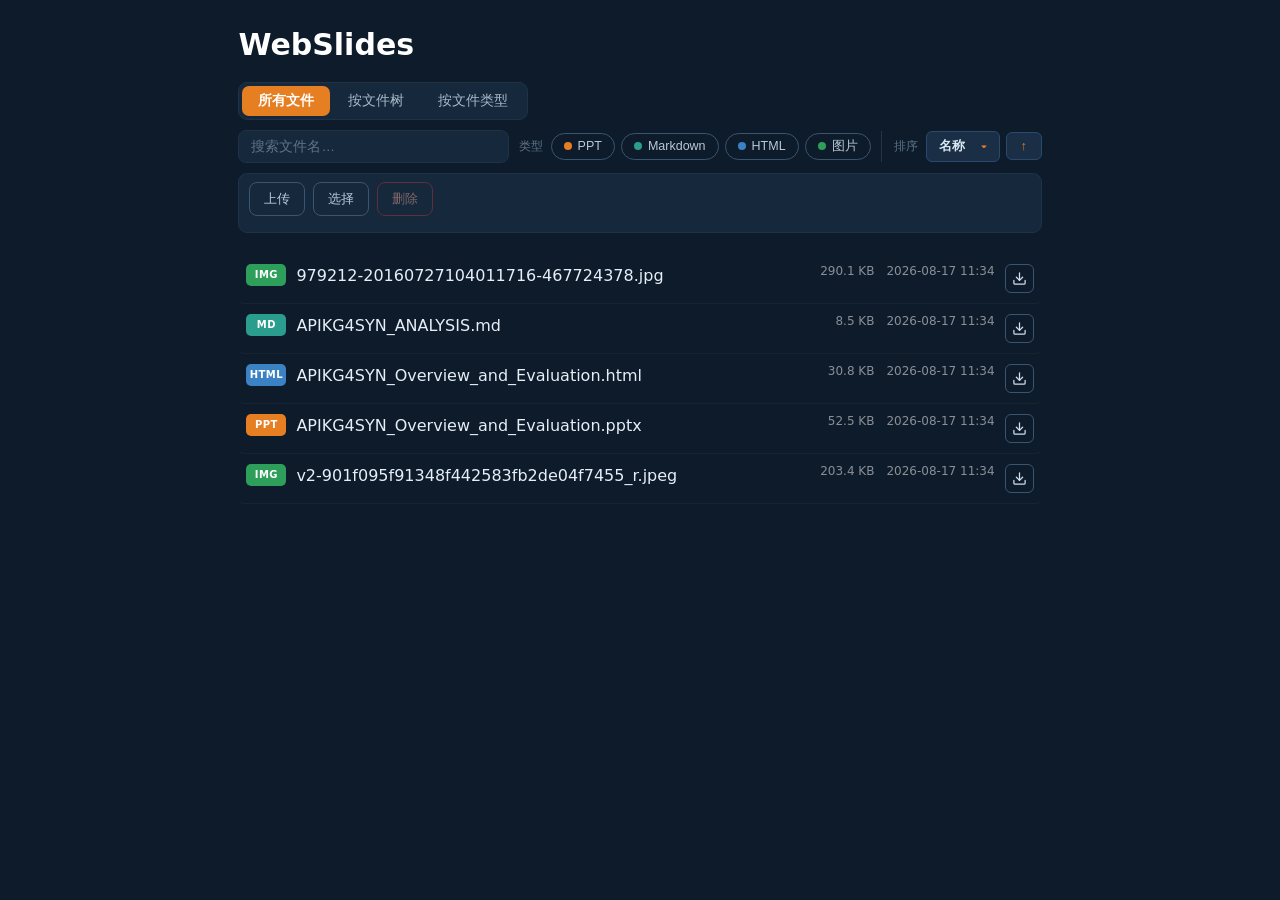
==== docs/app/index.html @ 5efa5154 "style: differentiate type-filter chips (colored pills) vs sort dropdown (boxed select+arrow)" ====
<!DOCTYPE html>
<html lang="zh-CN">
<head>
<meta charset="UTF-8">
<meta name="viewport" content="width=device-width, initial-scale=1.0">
<meta http-equiv="Cache-Control" content="no-cache">
<title>WebSlides</title>
<link rel="stylesheet" href="./assets/ws-style.css?v=c97c3dbe01">
</head>
<body>
<main class="ws-index">
  <header>
    <h1>WebSlides</h1>
  </header>

  <div class="ws-bar">
    <div class="ws-views" id="wsViews" role="tablist">
      <button class="ws-view active" data-view="all">所有文件</button>
      <button class="ws-view" data-view="tree">按文件树</button>
      <button class="ws-view" data-view="type">按文件类型</button>
    </div>

    <div class="ws-controls">
      <input class="ws-search" id="wsSearch" type="search" placeholder="搜索文件名…" autocomplete="off">

      <span class="ws-fgroup">
        <span class="ws-label">类型</span>
        <div class="ws-chips" id="wsChips"></div>
      </span>

      <span class="ws-fgroup">
        <span class="ws-label">排序</span>
        <div class="ws-sort">
          <button class="ws-sort-type" id="wsSortBtn" data-sort="name">名称 <span class="ws-caret">▾</span></button>
          <button class="ws-order" id="wsDir" title="切换升/降序">↑</button>
        </div>
      </span>
    </div>

    <div class="ws-admin" id="wsAdmin" hidden>
      <a class="ws-admin-btn" id="wsUploadBtn" href="./upload.html">上传</a>
      <button class="ws-admin-btn" id="wsSelBtn">选择</button>
      <button class="ws-admin-btn" id="wsSelAll" hidden>全选</button>
      <button class="ws-admin-btn danger" id="wsDelBtn" disabled>删除</button>
      <span class="ws-admin-count" id="wsAdminCount"></span>
      <span class="ws-admin-hint" id="wsAdminHint"></span>
    </div>
  </div>

  <div class="ws-treeroot" id="wsContent"></div>
  <p class="ws-empty" id="wsEmpty" hidden>没有匹配的文件。</p>
</main>

<script src="./assets/ws-index.js?v=c97c3dbe01"></script>
</body>
</html>
---- docs/app/assets/ws-style.css ----
:root {
  --navy: #102a43;
  --navy-2: #1c3a5f;
  --orange: #e67e22;
  --light: #f4f6f8;
  --dark: #333;
  --gray: #8a8f96;
  --bg: #0d1b2a;
  --line: #dfe5ec;
}

* {
  box-sizing: border-box;
  margin: 0;
  padding: 0;
}

html,
body {
  height: 100%;
}

body {
  font-family: "PingFang SC", "Hiragino Sans GB", "Microsoft YaHei", system-ui, sans-serif;
  color: var(--dark);
  background: var(--bg);
}

a {
  color: var(--orange);
  text-decoration: none;
}

a:hover {
  text-decoration: underline;
}

/* ============================== 首页 ============================== */
.ws-index {
  min-height: 100%;
  padding: 3vh max(3vw, 20px) 5vh;
  max-width: 880px;
  margin: 0 auto;
}

.ws-index header h1 {
  color: #fff;
  font-size: clamp(22px, 3.6vh, 30px);
}

.ws-treeroot {
  margin-top: 2.4vh;
}

.ws-tree {
  list-style: none;
}

.ws-tree li {
  margin: 0;
}

.ws-dir-node > .ws-dir {
  border-bottom: 1px solid rgba(255, 255, 255, 0.06);
}

.ws-dir,
.ws-file {
  display: flex;
  align-items: center;
  gap: 10px;
  padding: 10px 8px;
  border-radius: 6px;
  margin-left: calc(var(--depth, 0) * 22px);
}

.ws-dir {
  cursor: pointer;
  color: #dbe7f3;
  font-weight: 600;
  border-radius: 6px;
  user-select: none;
}

.ws-dir:hover {
  background: rgba(255, 255, 255, 0.05);
}

.ws-file {
  color: #e6eef7;
  align-items: flex-start;
  border-bottom: 1px solid rgba(255, 255, 255, 0.04);
}

.ws-chev {
  color: var(--orange);
  font-size: 12px;
  width: 12px;
  text-align: center;
  transition: transform 0.15s ease;
  flex: 0 0 auto;
}

.ws-dir.open .ws-chev {
  transform: rotate(90deg);
}

.ws-ico {
  width: 24px;
  display: inline-flex;
  align-items: center;
  justify-content: center;
  flex: 0 0 auto;
}

.ws-folder {
  color: #e9b44c;
  display: inline-flex;
  margin-top: 1px;
}

.ws-badge {
  display: inline-flex;
  align-items: center;
  justify-content: center;
  width: 40px;
  height: 22px;
  padding: 0;
  border-radius: 5px;
  color: #fff;
  font-size: 10px;
  font-weight: 700;
  letter-spacing: 0.04em;
  line-height: 1;
  flex: 0 0 auto;
  user-select: none;
}

.ws-name {
  flex: 1 1 auto;
  min-width: 0;
  white-space: normal;
  word-break: break-all;
  overflow-wrap: anywhere;
  line-height: 1.45;
}

.ws-name.ws-name-dir {
  color: #dbe7f3;
}

.ws-name-link {
  color: inherit;
  text-decoration: none;
  cursor: pointer;
}

.ws-name-link:hover {
  color: var(--orange);
  text-decoration: underline;
}

.ws-meta {
  color: var(--gray);
  font-size: 12px;
  white-space: nowrap;
  display: flex;
  gap: 12px;
  flex: 0 0 auto;
}

.ws-acts {
  display: flex;
  gap: 8px;
  flex: 0 0 auto;
  margin-left: auto;
}

.ws-link {
  padding: 4px 12px;
  border-radius: 6px;
  font-size: 12.5px;
  text-decoration: none;
  border: 1px solid transparent;
  transition: background 0.15s ease, border-color 0.15s ease, color 0.15s ease;
}

.ws-link:hover {
  text-decoration: none;
}

.ws-link.preview {
  background: var(--orange);
  color: #fff;
}

.ws-link.preview:hover {
  background: #cf6d16;
}

.ws-link.dl {
  border-color: #3a5572;
  color: #cfe0f0;
}

.ws-link.dl:hover {
  border-color: var(--orange);
  color: var(--orange);
  background: rgba(230, 126, 34, 0.08);
}

.ws-link.icon {
  padding: 6px;
  line-height: 0;
}

.ws-link.icon svg {
  display: block;
  width: 15px;
  height: 15px;
}

.ws-kids {
  display: none;
}

.ws-dir.open + .ws-kids {
  display: block;
}

.ws-empty {
  color: #8a8f96;
  font-size: 13px;
  margin-top: 16px;
  line-height: 1.6;
}

@media (max-width: 640px) {
  .ws-file {
    flex-wrap: wrap;
  }

  .ws-name-link {
    flex: 1 1 0%;
    min-width: 0;
  }

  .ws-acts {
    order: 2;
  }

  .ws-meta {
    display: flex;
    order: 3;
    flex-basis: 100%;
    margin-left: calc(40px + 10px);
    margin-top: -4px;
  }
}

/* ============================== 查看器 ============================== */
.ws-viewer {
  width: 100%;
  height: 100%;
}

.ws-fullscreen-root {
  position: fixed;
  inset: 0;
  display: flex;
  flex-direction: column;
}

.ws-toolbar {
  flex: 0 0 auto;
  display: flex;
  align-items: center;
  gap: 12px;
  padding: 10px 16px;
  background: var(--navy);
  color: #fff;
}

.ws-toolbar .home {
  color: #a8b8c8;
  font-size: 13px;
  white-space: nowrap;
}

.ws-toolbar .home:hover {
  color: var(--orange);
  text-decoration: none;
}

.ws-toolbar .title {
  flex: 1 1 auto;
  min-width: 0;
  font-size: 15px;
  font-weight: 600;
  white-space: nowrap;
  overflow: hidden;
  text-overflow: ellipsis;
}

.ws-toolbar .actions {
  flex: 0 0 auto;
  display: flex;
  align-items: center;
  gap: 8px;
}

.ws-toolbar .nav-btn {
  width: 34px;
  height: 34px;
  border-radius: 6px;
  background: #1c3a5f;
  border: 1px solid #2a4a6d;
  color: #fff;
  font-size: 18px;
  line-height: 1;
  cursor: pointer;
}

.ws-toolbar .nav-btn:hover {
  background: var(--orange);
  border-color: var(--orange);
}

.ws-counter {
  font-size: 13px;
  color: #a8b8c8;
  min-width: 62px;
  text-align: center;
  font-variant-numeric: tabular-nums;
}

.ws-btn {
  display: inline-flex;
  align-items: center;
  justify-content: center;
  gap: 6px;
  border: 1px solid transparent;
  cursor: pointer;
  text-decoration: none;
}

.ws-toolbar .ws-btn {
  height: 34px;
  padding: 0 12px;
  font-size: 13px;
  color: #fff;
  background: #1c3a5f;
  border-color: #2a4a6d;
}

.ws-toolbar .ws-btn:hover {
  background: var(--orange);
  border-color: var(--orange);
  text-decoration: none;
}

.ws-stage {
  flex: 1 1 auto;
  position: relative;
  overflow: hidden;
  background: var(--bg);
  background-image: radial-gradient(circle at 50% 40%, #17293e 0%, #0d1b2a 70%);
}

.ws-frame {
  position: absolute;
  left: 50%;
  top: 50%;
  visibility: hidden;
  opacity: 0;
  transform: translate(-50%, -50%) scale(0.96);
  transition: opacity 0.25s ease;
}

.ws-frame.active {
  visibility: visible;
  opacity: 1;
}

.ws-frame .slide {
  margin: 0 !important;
  border: 0 !important;
  border-radius: 0 !important;
  box-shadow: 0 10px 40px rgba(0, 0, 0, 0.45);
}

.ws-warn {
  position: absolute;
  left: 50%;
  bottom: 14px;
  transform: translateX(-50%);
  max-width: min(640px, 92%);
  background: rgba(179, 58, 58, 0.95);
  color: #fff;
  font-size: 13px;
  padding: 9px 14px;
  border-radius: 8px;
  display: flex;
  align-items: center;
  gap: 10px;
  z-index: 5;
}

.ws-warn a {
  color: #ffd9a0;
  font-weight: 600;
  white-space: nowrap;
}

.ws-warn a:hover {
  text-decoration: underline;
}

.ws-warn .ico {
  width: 20px;
  height: 20px;
  border-radius: 50%;
  background: #fff;
  color: #b33a3a;
  font-weight: 800;
  display: inline-flex;
  align-items: center;
  justify-content: center;
  flex: 0 0 auto;
}

/* 缩略图导航栏 */
.ws-rail-wrap {
  position: fixed;
  left: 0;
  right: 0;
  bottom: 0;
  background: rgba(10, 20, 34, 0.96);
  border-top: 1px solid rgba(255, 255, 255, 0.08);
  overflow-x: auto;
  overflow-y: hidden;
  padding: 10px;
  z-index: 20;
  scrollbar-width: thin;
}

.ws-rail {
  display: flex;
  gap: 10px;
  width: max-content;
  margin: 0 auto;
}

.ws-thumb {
  position: relative;
  flex: 0 0 auto;
  border: 2px solid transparent;
  border-radius: 6px;
  cursor: pointer;
  overflow: hidden;
  background: #12202f;
  transition: border-color 0.15s ease, transform 0.15s ease;
}

.ws-thumb:hover {
  border-color: #3a5572;
  transform: translateY(-2px);
}

.ws-thumb.active {
  border-color: var(--orange);
}

.ws-thumb .inner {
  position: relative;
  transform-origin: 0 0;
  pointer-events: none;
}

.ws-thumb .num {
  position: absolute;
  right: 4px;
  bottom: 4px;
  background: rgba(10, 20, 34, 0.85);
  color: #fff;
  font-size: 11px;
  padding: 2px 7px;
  border-radius: 10px;
  z-index: 2;
}

.ws-thumb .warn-badge {
  position: absolute;
  left: 4px;
  top: 4px;
  width: 18px;
  height: 18px;
  border-radius: 50%;
  background: #e0553c;
  color: #fff;
  font-size: 11px;
  font-weight: 800;
  display: flex;
  align-items: center;
  justify-content: center;
  z-index: 2;
}

.ws-thumb:hover .inner {
  filter: none;
}

.ws-render-root {
  position: fixed;
  width: 0;
  height: 0;
  overflow: hidden;
  visibility: hidden;
}

/* 加载 / 错误遮罩 */
.ws-overlay {
  position: fixed;
  inset: 0;
  background: var(--bg);
  z-index: 50;
  display: flex;
  flex-direction: column;
  align-items: center;
  justify-content: center;
  gap: 18px;
}

.ws-overlay.error .loader {
  display: none;
}

.ws-spinner {
  width: 44px;
  height: 44px;
  border: 4px solid #1e3248;
  border-top-color: var(--orange);
  border-radius: 50%;
  animation: ws-spin 0.9s linear infinite;
}

@keyframes ws-spin {
  to {
    transform: rotate(360deg);
  }
}

.ws-overlay .msg {
  color: #cfe0f0;
  font-size: 15px;
  max-width: 70%;
  text-align: center;
  line-height: 1.6;
  word-break: break-all;
}

.ws-overlay.error .msg {
  color: #ffb4a0;
}

.ws-overlay .hint {
  color: var(--gray);
  font-size: 13px;
  margin-top: 4px;
}

@media (max-width: 720px) {
  .ws-toolbar {
    padding: 8px 10px;
    gap: 8px;
  }

  .ws-toolbar .title {
    font-size: 13px;
  }

  .ws-toolbar .ws-btn span.txt {
    display: none;
  }
}
/* ============================== Markdown 预览 ============================== */
.md-content {
  flex: 1 1 auto;
  overflow-y: auto;
  overflow-x: hidden;
  background: #fff;
  color: #24292f;
  font-size: 15px;
  line-height: 1.7;
  padding: 4vh max(3vw, 20px) 9vh;
}

.md-wrap {
  max-width: 960px;
  margin: 0 auto;
}

.md-content h1, .md-content h2, .md-content h3, .md-content h4, .md-content h5, .md-content h6 {
  color: var(--navy);
  margin: 1.6em 0 0.6em;
  line-height: 1.3;
}

.md-content h1 { font-size: 1.9em; border-bottom: 1px solid var(--line); padding-bottom: .3em; }
.md-content h2 { font-size: 1.5em; border-bottom: 1px solid var(--line); padding-bottom: .3em; }
.md-content h3 { font-size: 1.25em; }
.md-content h4 { font-size: 1.05em; }

.md-content .md-anchor {
  color: var(--gray);
  font-weight: 400;
  opacity: 0;
  margin-left: 6px;
  text-decoration: none;
}

.md-content h1:hover .md-anchor, .md-content h2:hover .md-anchor,
.md-content h3:hover .md-anchor, .md-content h4:hover .md-anchor {
  opacity: 1;
}

.md-content p, .md-content ul, .md-content ol, .md-content blockquote, .md-content table, .md-content pre, .md-content hr {
  margin: 0.9em 0;
}

.md-content ul, .md-content ol { padding-left: 1.6em; }
.md-content li { margin: 0.3em 0; }
.md-content li input[type="checkbox"] { margin-right: 6px; }
.md-content ul.contains-task-list, .md-content li.task-list-item { list-style: none; }
.md-content ul.contains-task-list { padding-left: 0; }

.md-content a { color: var(--orange); }
.md-content a:hover { text-decoration: underline; }

.md-content blockquote {
  color: #57606a;
  border-left: 4px solid var(--line);
  padding: 0.2em 1em;
  background: var(--light);
  border-radius: 0 6px 6px 0;
}

.md-content code {
  font-family: "SFMono-Regular", Consolas, "Liberation Mono", Menlo, monospace;
  font-size: 0.9em;
  background: #f0f2f5;
  padding: 2px 6px;
  border-radius: 4px;
}

.md-content pre {
  background: #f6f8fa;
  border: 1px solid var(--line);
  border-radius: 8px;
  padding: 14px 16px;
  overflow-x: auto;
  line-height: 1.55;
}

.md-content pre code {
  background: none;
  padding: 0;
  font-size: 13.5px;
}

.md-content pre code .hljs { background: none; padding: 0; }

.md-content img {
  max-width: 100%;
  border-radius: 6px;
}

.md-content table {
  border-collapse: collapse;
  width: 100%;
  display: block;
  overflow-x: auto;
}

.md-content th, .md-content td {
  border: 1px solid var(--line);
  padding: 7px 12px;
  text-align: left;
}

.md-content thead th { background: var(--light); color: var(--navy); }
.md-content tbody tr:nth-child(even) { background: var(--light); }

.md-content hr { border: none; border-top: 1px solid var(--line); }

.md-content iframe {
  max-width: 100%;
  border: none;
  border-radius: 8px;
}

/* ============================== 首页：视图切换与控制栏 ============================== */
.ws-bar {
  margin-top: 2.2vh;
  margin-bottom: 1.4vh;
  display: flex;
  flex-direction: column;
  gap: 10px;
}

.ws-views {
  display: inline-flex;
  background: #16283c;
  border: 1px solid #1e3248;
  border-radius: 9px;
  padding: 3px;
  gap: 2px;
  align-self: flex-start;
}

.ws-view {
  border: none;
  background: none;
  color: #a8b8c8;
  font-size: 13.5px;
  padding: 6px 16px;
  border-radius: 7px;
  cursor: pointer;
  transition: background 0.15s ease, color 0.15s ease;
}

.ws-view:hover {
  color: #fff;
}

.ws-view.active {
  background: var(--orange);
  color: #fff;
  font-weight: 600;
}

.ws-controls {
  display: flex;
  flex-wrap: wrap;
  align-items: center;
  gap: 10px;
}

.ws-search {
  flex: 1 1 220px;
  max-width: 420px;
  background: #16283c;
  border: 1px solid #1e3248;
  color: #e6eef7;
  border-radius: 8px;
  padding: 8px 12px;
  font-size: 13.5px;
  outline: none;
}

.ws-search:focus {
  border-color: var(--orange);
}

.ws-search::placeholder {
  color: #5f7388;
}

.ws-fgroup {
  display: flex;
  align-items: center;
  gap: 8px;
}

.ws-fgroup + .ws-fgroup {
  padding-left: 12px;
  border-left: 1px solid #22354c;
}

.ws-label {
  color: #5f7388;
  font-size: 12px;
  user-select: none;
}

.ws-chips {
  display: flex;
  flex-wrap: wrap;
  gap: 6px;
}

.ws-chip {
  display: inline-flex;
  align-items: center;
  gap: 6px;
  border: 1px solid #3a5572;
  background: none;
  color: #b9c9d8;
  font-size: 12.5px;
  border-radius: 99px;
  padding: 4px 12px;
  cursor: pointer;
  transition: background 0.15s ease, color 0.15s ease, border-color 0.15s ease;
}

.ws-chip .dot {
  width: 8px;
  height: 8px;
  border-radius: 50%;
  background: var(--chipc, #8a8f96);
  flex: 0 0 auto;
}

.ws-chip:hover {
  border-color: var(--chipc, var(--orange));
  color: var(--chipc, var(--orange));
}

.ws-chip.active {
  background: var(--chipc, var(--orange));
  border-color: var(--chipc, var(--orange));
  color: #fff;
  font-weight: 600;
}

.ws-chip.active .dot {
  background: #fff;
}

.ws-sort {
  display: flex;
  align-items: center;
  gap: 6px;
}

.ws-sort-type,
.ws-order {
  border: 1px solid #2a4a6d;
  background: #1a2f46;
  color: #dbe7f3;
  font-size: 12.5px;
  border-radius: 6px;
  padding: 6px 12px;
  cursor: pointer;
  transition: border-color 0.15s ease, color 0.15s ease;
}

.ws-sort-type:hover,
.ws-order:hover {
  border-color: var(--orange);
  color: var(--orange);
}

.ws-sort-type {
  font-weight: 600;
  min-width: 74px;
  display: inline-flex;
  align-items: center;
  justify-content: space-between;
}

.ws-caret {
  color: var(--orange);
  margin-left: 8px;
  font-size: 11px;
}

.ws-order {
  width: 36px;
  padding: 6px 0;
  text-align: center;
  color: var(--orange);
  font-weight: 700;
}

.ws-list .ws-file {
  border-radius: 6px;
}

.ws-file.hit {
  background: rgba(230, 126, 34, 0.12);
  border-left: 3px solid var(--orange);
}

.ws-types .ws-type {
  margin: 2vh 0;
}

.ws-type-hd {
  display: flex;
  align-items: center;
  gap: 8px;
  color: #dbe7f3;
  font-weight: 600;
  font-size: 15px;
  border-bottom: 1px solid #1e3248;
  padding-bottom: 8px;
  margin-bottom: 4px;
}

.ws-cat-dot {
  width: 12px;
  height: 12px;
  border-radius: 4px;
  flex: 0 0 auto;
}

.ws-type-count {
  color: var(--gray);
  font-size: 12px;
  font-weight: 400;
}

/* ============================== 首页：管理工具栏 ============================== */
.ws-admin {
  display: flex;
  flex-wrap: wrap;
  align-items: center;
  gap: 8px;
  background: #16283c;
  border: 1px solid #1e3248;
  border-radius: 9px;
  padding: 8px 10px;
}

.ws-admin-btn {
  border: 1px solid #3a5572;
  background: none;
  color: #b9c9d8;
  font-size: 13px;
  border-radius: 8px;
  padding: 7px 14px;
  cursor: pointer;
  transition: border-color .15s ease, color .15s ease, background .15s ease;
}

.ws-admin-btn:hover {
  border-color: var(--orange);
  color: var(--orange);
}

.ws-admin-btn.active {
  background: var(--orange);
  border-color: var(--orange);
  color: #fff;
  font-weight: 600;
}

.ws-admin-btn:disabled {
  opacity: .45;
  cursor: not-allowed;
}

.ws-admin-btn.danger {
  border-color: #b33a3a;
  color: #ffb4a0;
}

.ws-admin-btn.danger:not(:disabled):hover {
  background: #b33a3a;
  color: #fff;
  border-color: #b33a3a;
}

.ws-admin-count {
  color: #a8b8c8;
  font-size: 12.5px;
}

.ws-admin-hint {
  color: #ffb4a0;
  font-size: 12.5px;
  flex-basis: 100%;
}

.ws-admin-hint.ok { color: #7fd48c; }

.ws-sel {
  width: 16px;
  height: 16px;
  accent-color: var(--orange);
  flex: 0 0 auto;
  cursor: pointer;
}

.ws-spin {
  display: inline-block;
  width: 12px;
  height: 12px;
  margin-right: 6px;
  vertical-align: -2px;
  border: 2px solid rgba(255,255,255,.35);
  border-top-color: #fff;
  border-radius: 50%;
  animation: ws-spin .8s linear infinite;
}
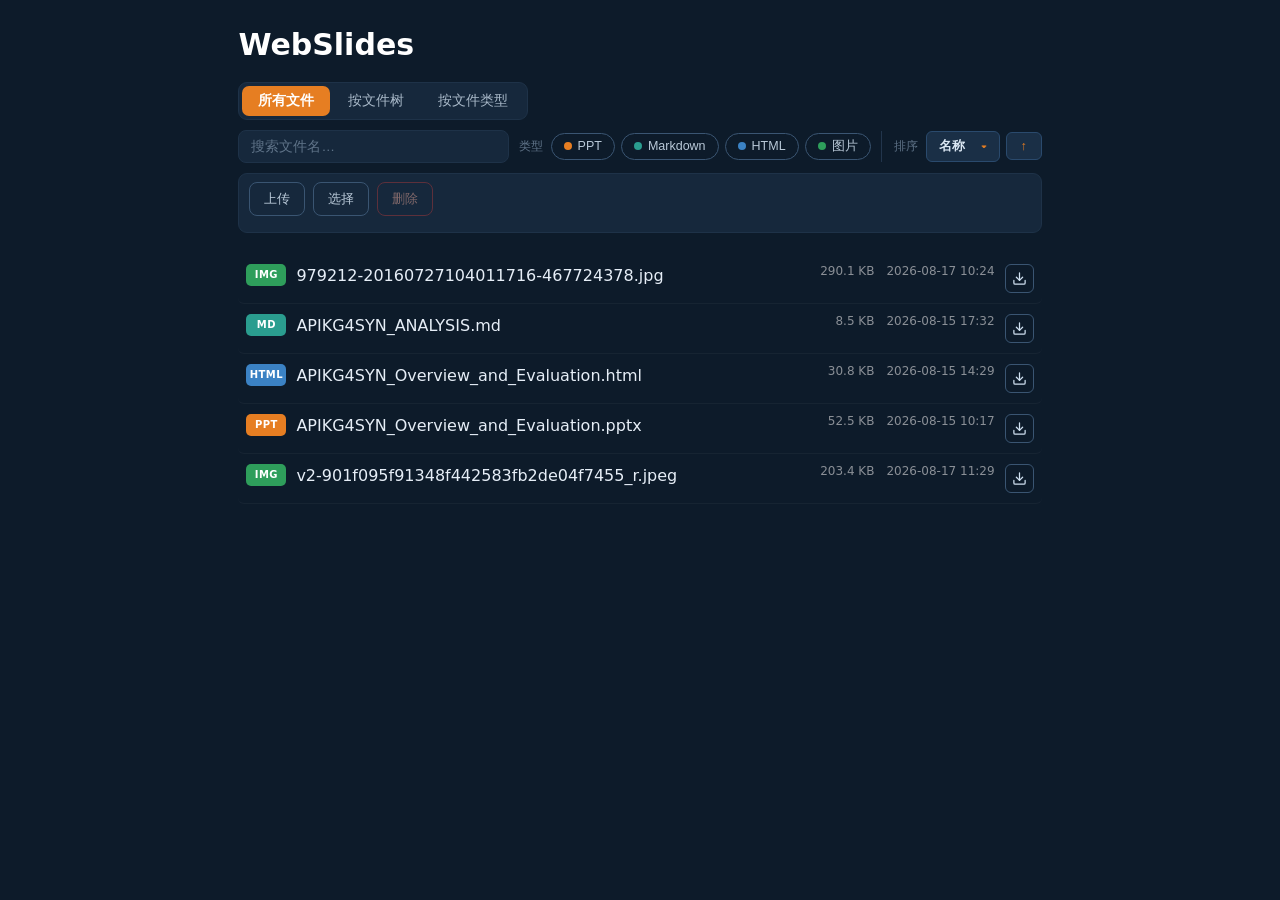
==== commit a4c70388: "feat: auto-detect repo from manifest meta, upload/delete work on custom-domain forks without &repo" ====
--- a/docs/app/index.html
+++ b/docs/app/index.html
@@ -5,7 +5,7 @@
 <meta name="viewport" content="width=device-width, initial-scale=1.0">
 <meta http-equiv="Cache-Control" content="no-cache">
 <title>WebSlides</title>
-<link rel="stylesheet" href="./assets/ws-style.css?v=c97c3dbe01">
+<link rel="stylesheet" href="./assets/ws-style.css?v=f94ef79293">
 </head>
 <body>
 <main class="ws-index">
@@ -51,6 +51,6 @@
   <p class="ws-empty" id="wsEmpty" hidden>没有匹配的文件。</p>
 </main>
 
-<script src="./assets/ws-index.js?v=c97c3dbe01"></script>
+<script src="./assets/ws-index.js?v=f94ef79293"></script>
 </body>
 </html>
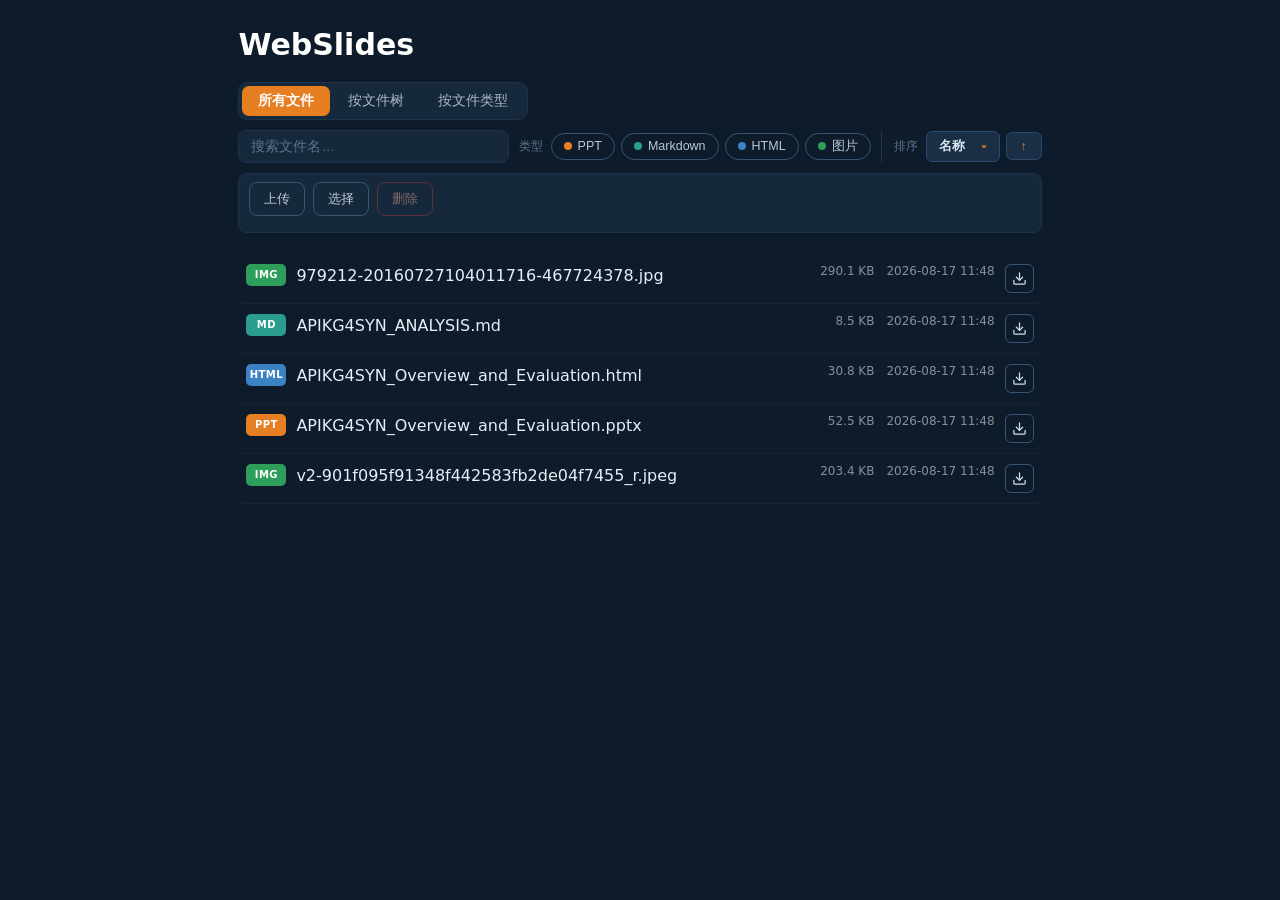
==== commit 349c0048: "feat: add SVG favicon to all pages" ====
--- a/docs/app/index.html
+++ b/docs/app/index.html
@@ -4,6 +4,7 @@
 <meta charset="UTF-8">
 <meta name="viewport" content="width=device-width, initial-scale=1.0">
 <meta http-equiv="Cache-Control" content="no-cache">
+<link rel="icon" type="image/svg+xml" href="./assets/favicon.svg">
 <title>WebSlides</title>
 <link rel="stylesheet" href="./assets/ws-style.css?v=f94ef79293">
 </head>
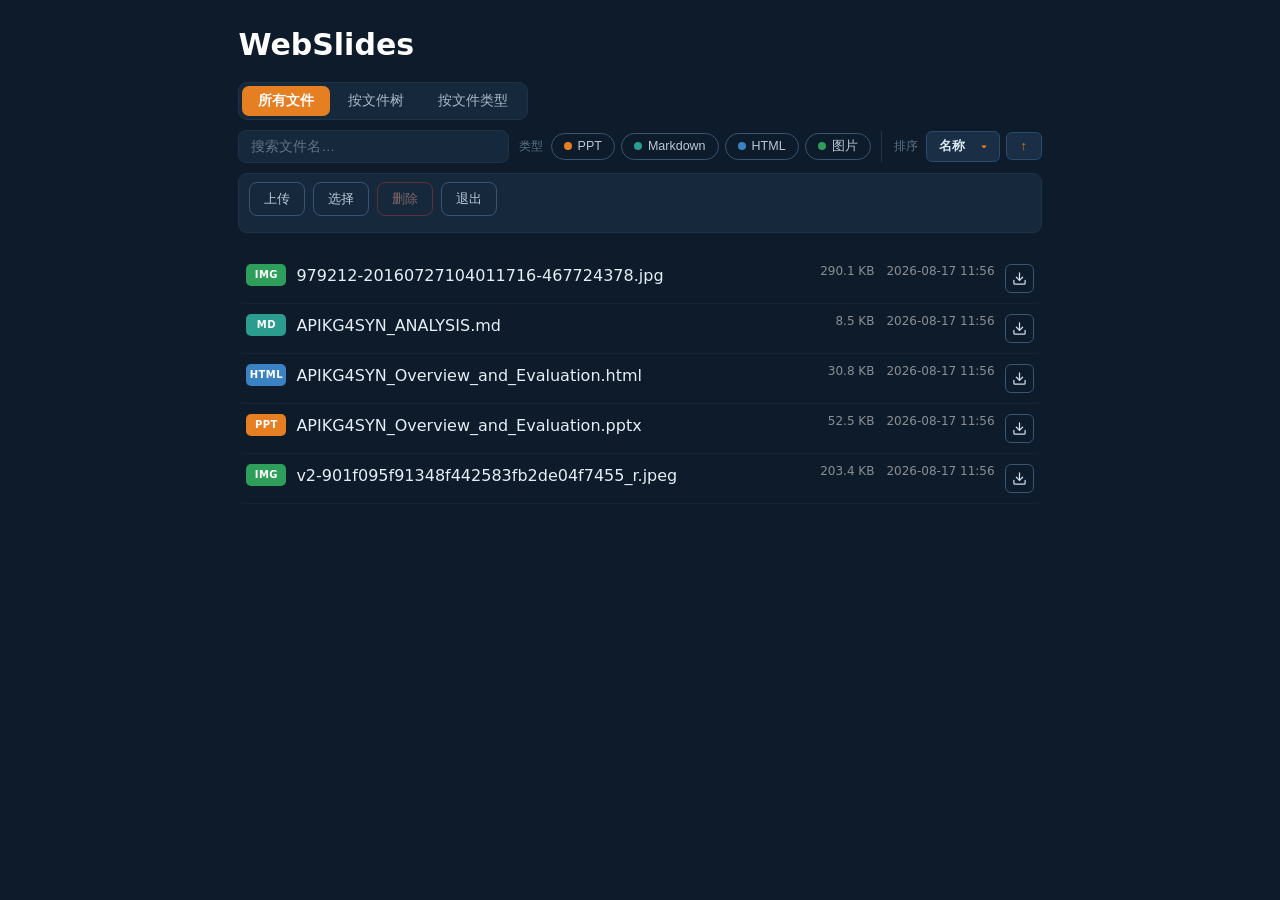
==== commit cbaf4a9b: "feat: add logout (clear session token) on admin bar" ====
--- a/docs/app/index.html
+++ b/docs/app/index.html
@@ -6,7 +6,7 @@
 <meta http-equiv="Cache-Control" content="no-cache">
 <link rel="icon" type="image/svg+xml" href="./assets/favicon.svg">
 <title>WebSlides</title>
-<link rel="stylesheet" href="./assets/ws-style.css?v=f94ef79293">
+<link rel="stylesheet" href="./assets/ws-style.css?v=3f782c65db">
 </head>
 <body>
 <main class="ws-index">
@@ -43,6 +43,7 @@
       <button class="ws-admin-btn" id="wsSelBtn">选择</button>
       <button class="ws-admin-btn" id="wsSelAll" hidden>全选</button>
       <button class="ws-admin-btn danger" id="wsDelBtn" disabled>删除</button>
+      <button class="ws-admin-btn" id="wsLogout" title="清除管理会话（Token）">退出</button>
       <span class="ws-admin-count" id="wsAdminCount"></span>
       <span class="ws-admin-hint" id="wsAdminHint"></span>
     </div>
@@ -52,6 +53,6 @@
   <p class="ws-empty" id="wsEmpty" hidden>没有匹配的文件。</p>
 </main>
 
-<script src="./assets/ws-index.js?v=f94ef79293"></script>
+<script src="./assets/ws-index.js?v=3f782c65db"></script>
 </body>
 </html>
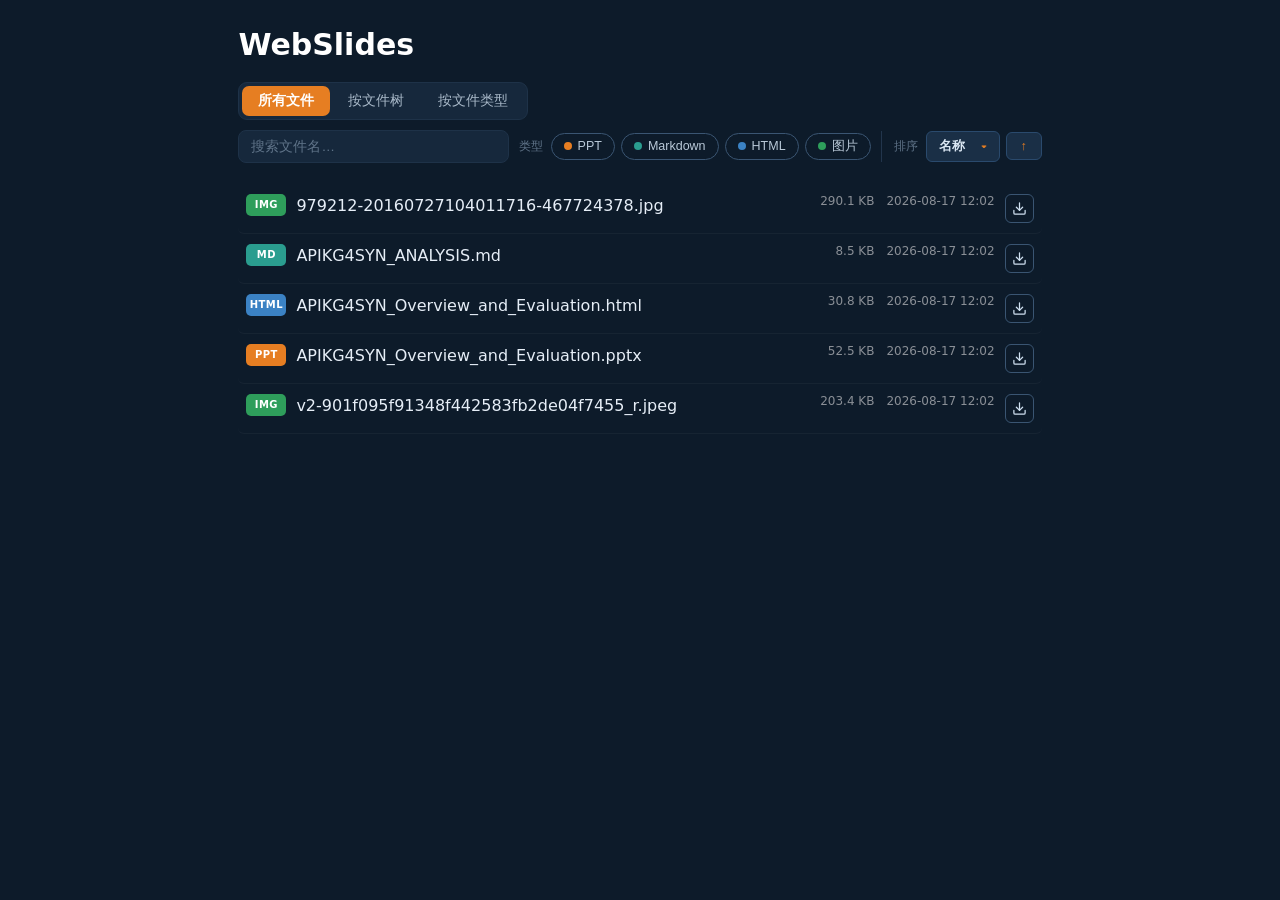
==== commit acfcfe39: "fix: restore hidden attribute for admin bar (CSS display:flex was overriding it)" ====
--- a/docs/app/index.html
+++ b/docs/app/index.html
@@ -6,7 +6,7 @@
 <meta http-equiv="Cache-Control" content="no-cache">
 <link rel="icon" type="image/svg+xml" href="./assets/favicon.svg">
 <title>WebSlides</title>
-<link rel="stylesheet" href="./assets/ws-style.css?v=3f782c65db">
+<link rel="stylesheet" href="./assets/ws-style.css?v=79c2c0c299">
 </head>
 <body>
 <main class="ws-index">
@@ -53,6 +53,6 @@
   <p class="ws-empty" id="wsEmpty" hidden>没有匹配的文件。</p>
 </main>
 
-<script src="./assets/ws-index.js?v=3f782c65db"></script>
+<script src="./assets/ws-index.js?v=79c2c0c299"></script>
 </body>
 </html>
--- a/docs/app/assets/ws-style.css
+++ b/docs/app/assets/ws-style.css
@@ -923,6 +923,10 @@
   padding: 8px 10px;
 }
 
+.ws-admin[hidden] {
+  display: none !important;
+}
+
 .ws-admin-btn {
   border: 1px solid #3a5572;
   background: none;
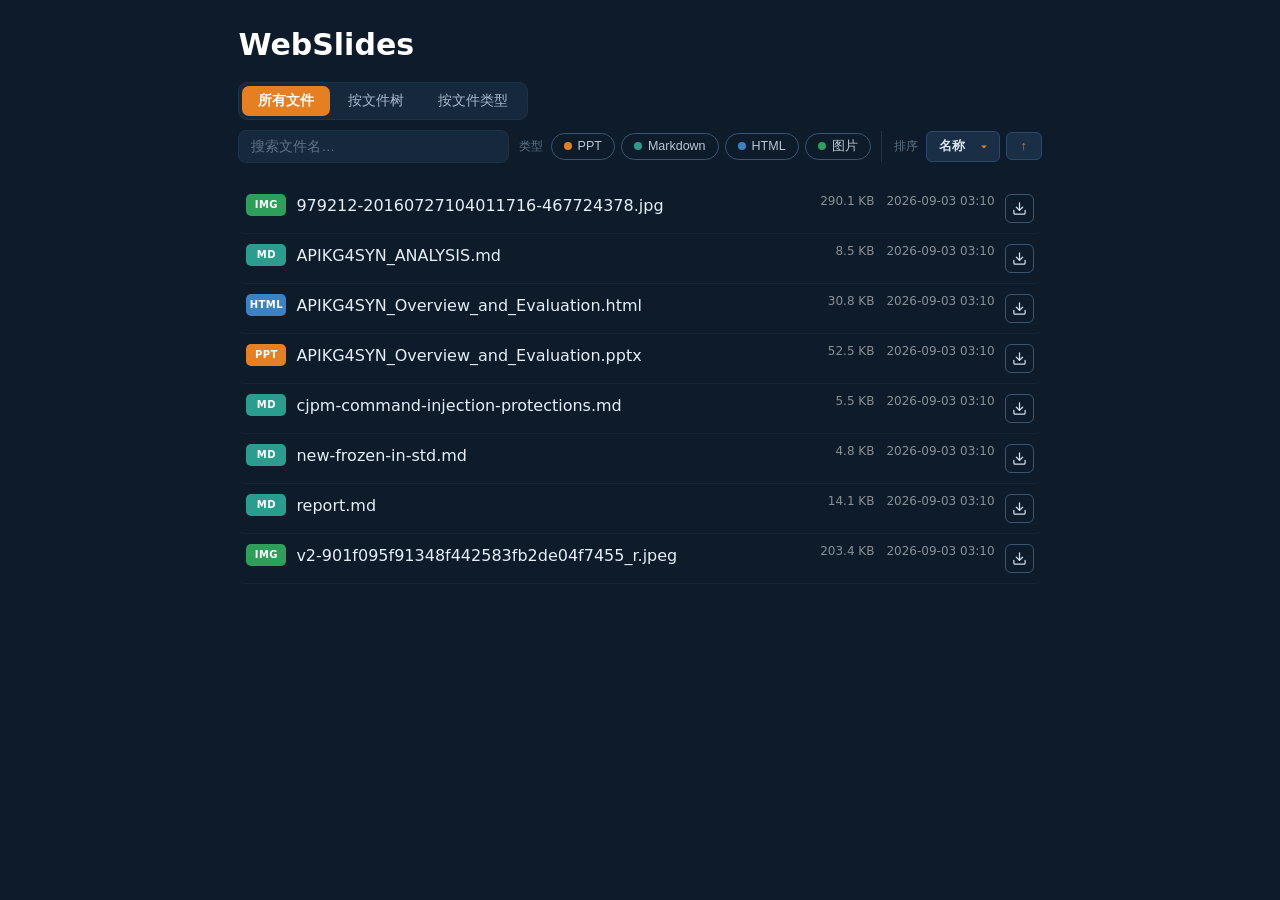
==== commit a0b11fef: "feat: markdown preview TOC sidebar + mermaid support" ====
--- a/docs/app/index.html
+++ b/docs/app/index.html
@@ -6,7 +6,7 @@
 <meta http-equiv="Cache-Control" content="no-cache">
 <link rel="icon" type="image/svg+xml" href="./assets/favicon.svg">
 <title>WebSlides</title>
-<link rel="stylesheet" href="./assets/ws-style.css?v=79c2c0c299">
+<link rel="stylesheet" href="./assets/ws-style.css?v=7b7505fc34">
 </head>
 <body>
 <main class="ws-index">
@@ -53,6 +53,6 @@
   <p class="ws-empty" id="wsEmpty" hidden>没有匹配的文件。</p>
 </main>
 
-<script src="./assets/ws-index.js?v=79c2c0c299"></script>
+<script src="./assets/ws-index.js?v=7b7505fc34"></script>
 </body>
 </html>
--- a/docs/app/assets/ws-style.css
+++ b/docs/app/assets/ws-style.css
@@ -998,3 +998,98 @@
   border-radius: 50%;
   animation: ws-spin .8s linear infinite;
 }
+
+/* ============================== Markdown：目录侧边栏与布局 ============================== */
+.md-body {
+  flex: 1 1 auto;
+  display: flex;
+  min-height: 0;
+  overflow: hidden;
+}
+
+.md-content {
+  min-width: 0;
+}
+
+.md-toc {
+  width: 230px;
+  flex: 0 0 auto;
+  overflow-y: auto;
+  background: #f7f8fa;
+  border-right: 1px solid var(--line);
+  padding: 3vh 0 6vh;
+  scrollbar-width: thin;
+}
+
+.md-toc-list {
+  list-style: none;
+  margin: 0;
+  padding: 0;
+  font-size: 13px;
+}
+
+.md-toc-item a {
+  display: block;
+  padding: 5px 14px 5px calc(14px + (var(--tlv, 1) - 1) * 14px);
+  color: #3a5572;
+  border-left: 2px solid transparent;
+  text-decoration: none;
+  word-break: break-all;
+}
+
+.md-toc-item a:hover {
+  color: var(--orange);
+  background: #eef1f4;
+}
+
+.md-toc-item a.active {
+  color: var(--orange);
+  border-left-color: var(--orange);
+  font-weight: 600;
+}
+
+body.toc-off .md-toc {
+  display: none;
+}
+
+@media (max-width: 900px) {
+  .md-body {
+    display: block;
+    overflow: hidden;
+  }
+
+  .md-content {
+    height: 100%;
+  }
+
+  .md-toc {
+    position: fixed;
+    top: 0;
+    bottom: 0;
+    left: 0;
+    width: 280px;
+    max-width: 82vw;
+    z-index: 40;
+    transform: translateX(-100%);
+    transition: transform 0.25s ease;
+    box-shadow: none;
+    display: block !important;
+  }
+
+  body.toc-off .md-toc {
+    transform: translateX(-100%);
+  }
+
+  body:not(.toc-off) .md-toc {
+    transform: none;
+    box-shadow: 4px 0 18px rgba(0, 0, 0, 0.18);
+  }
+}
+
+.md-content pre.mermaid {
+  background: #fff;
+  border: 1px solid var(--line);
+  text-align: center;
+  font-family: inherit;
+  overflow-x: auto;
+}
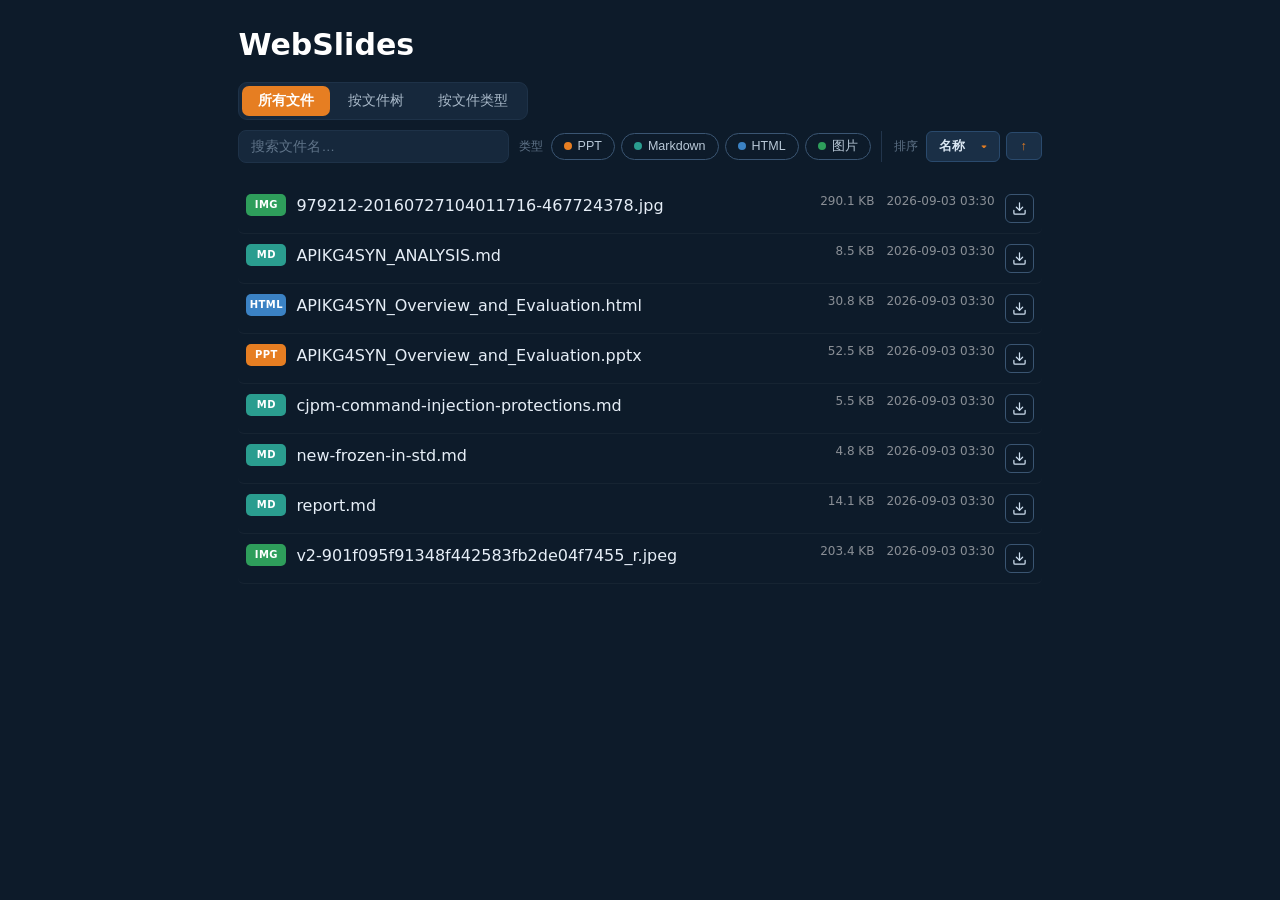
==== commit e814f982: "feat: per-file rename on upload page (click ✏️ to edit filename)" ====
--- a/docs/app/index.html
+++ b/docs/app/index.html
@@ -6,7 +6,7 @@
 <meta http-equiv="Cache-Control" content="no-cache">
 <link rel="icon" type="image/svg+xml" href="./assets/favicon.svg">
 <title>WebSlides</title>
-<link rel="stylesheet" href="./assets/ws-style.css?v=7b7505fc34">
+<link rel="stylesheet" href="./assets/ws-style.css?v=3a1ad72551">
 </head>
 <body>
 <main class="ws-index">
@@ -53,6 +53,6 @@
   <p class="ws-empty" id="wsEmpty" hidden>没有匹配的文件。</p>
 </main>
 
-<script src="./assets/ws-index.js?v=7b7505fc34"></script>
+<script src="./assets/ws-index.js?v=3a1ad72551"></script>
 </body>
 </html>
--- a/docs/app/assets/ws-style.css
+++ b/docs/app/assets/ws-style.css
@@ -1093,3 +1093,25 @@
   font-family: inherit;
   overflow-x: auto;
 }
+
+/* 待传列表重命名输入框 */
+ul.up-sel .nm.renaming {
+  flex: 1 1 auto;
+  min-width: 0;
+  background: #0d1b2a;
+  border: 1px solid var(--orange);
+  color: #e6eef7;
+  border-radius: 6px;
+  padding: 6px 10px;
+  font-size: 13.5px;
+  white-space: nowrap;
+  overflow: hidden;
+  text-overflow: ellipsis;
+  word-break: break-all;
+}
+
+ul.up-sel .nm.renaming:focus {
+  outline: none;
+  border-color: var(--orange);
+  box-shadow: 0 0 0 2px rgba(230, 126, 34, 0.2);
+}
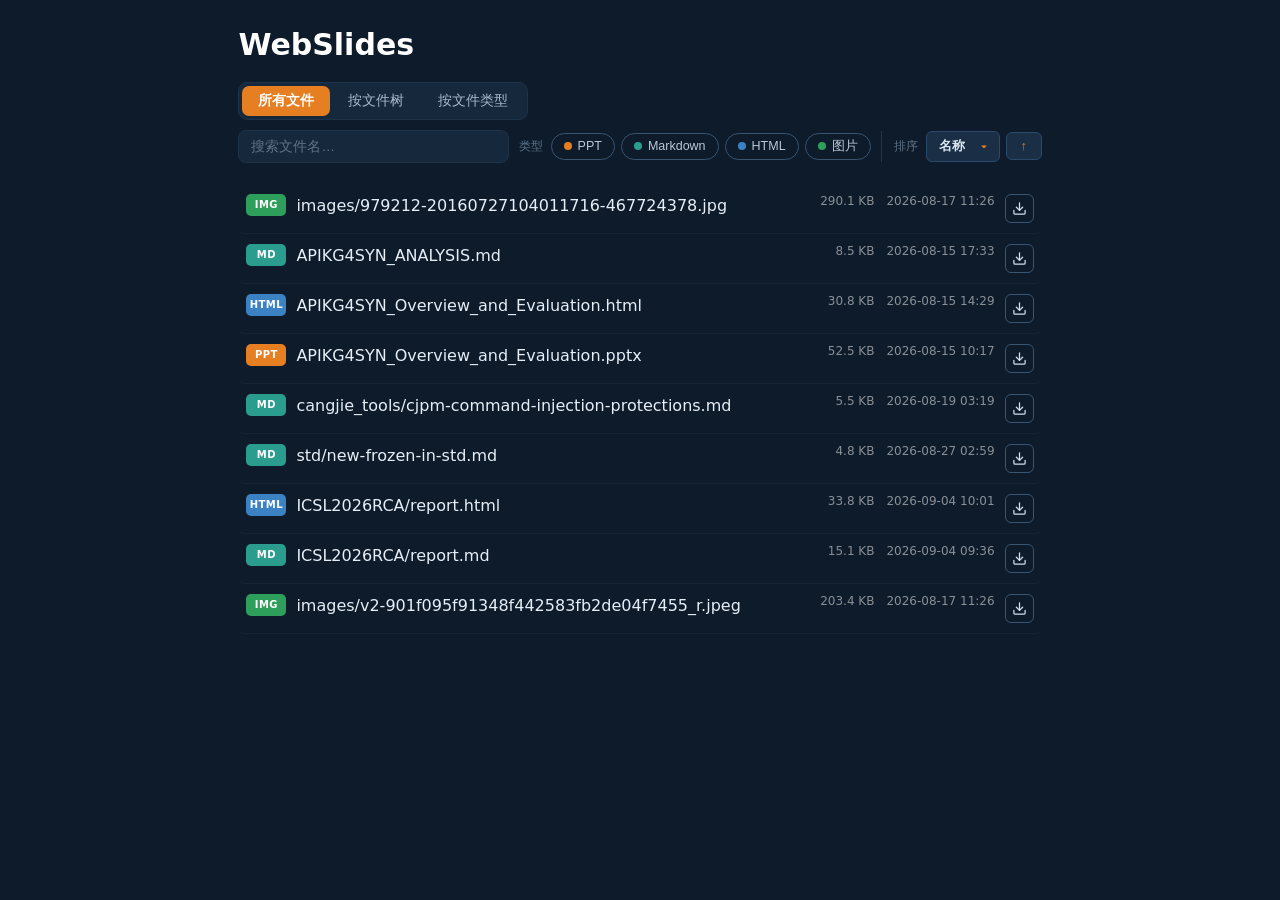
==== commit 5166a5b1: "feat: show full file path in all-files and by-type views" ====
--- a/docs/app/index.html
+++ b/docs/app/index.html
@@ -6,7 +6,7 @@
 <meta http-equiv="Cache-Control" content="no-cache">
 <link rel="icon" type="image/svg+xml" href="./assets/favicon.svg">
 <title>WebSlides</title>
-<link rel="stylesheet" href="./assets/ws-style.css?v=3a1ad72551">
+<link rel="stylesheet" href="./assets/ws-style.css?v=d847d16104">
 </head>
 <body>
 <main class="ws-index">
@@ -53,6 +53,6 @@
   <p class="ws-empty" id="wsEmpty" hidden>没有匹配的文件。</p>
 </main>
 
-<script src="./assets/ws-index.js?v=3a1ad72551"></script>
+<script src="./assets/ws-index.js?v=d847d16104"></script>
 </body>
 </html>
